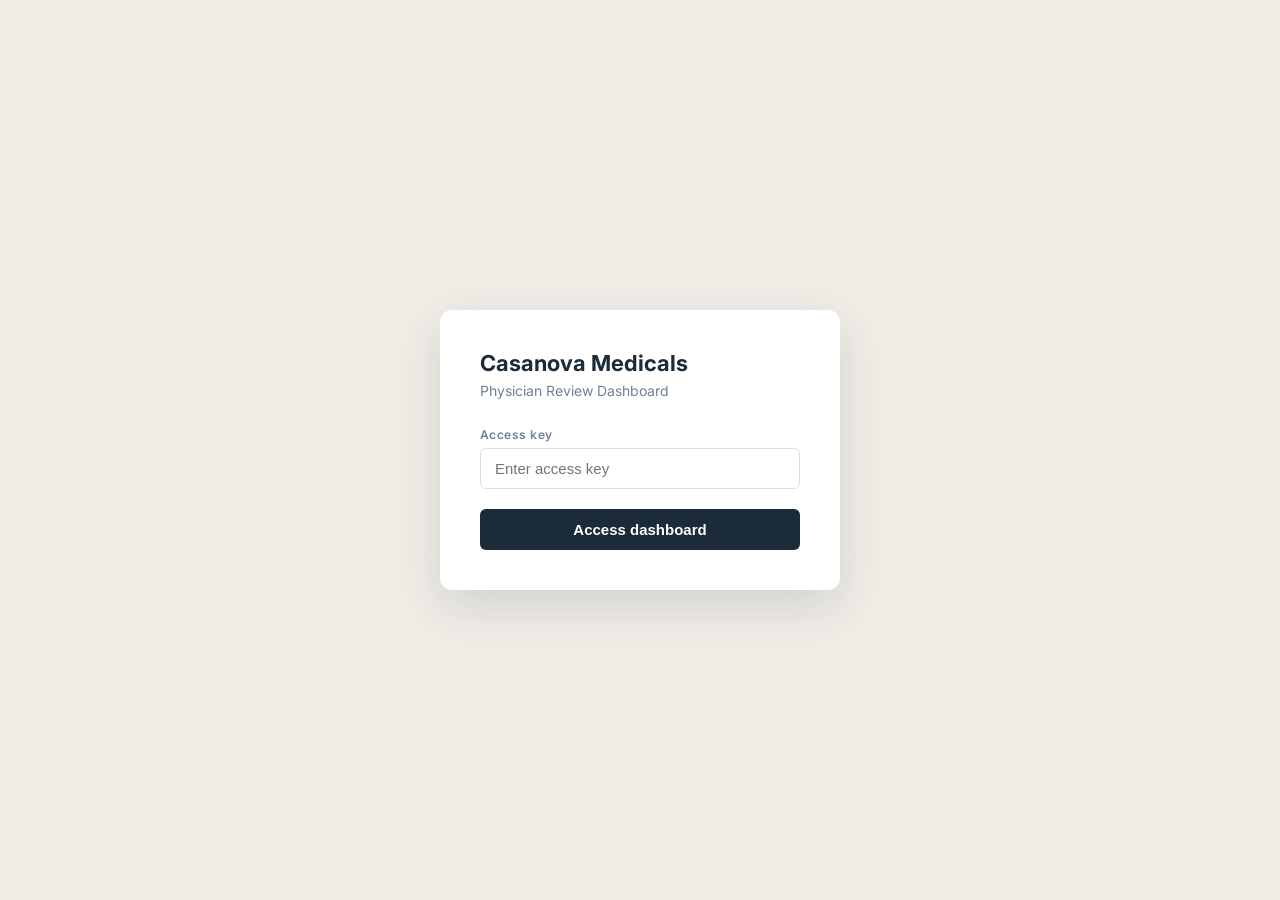
==== admin.html @ bcf905a0 "Add physician dashboard with review queue and monthly check-ins - Priority-sorted intake queue (Prio" ====
<!DOCTYPE html>
<html lang="en">
<head>
  <meta charset="UTF-8" />
  <meta name="viewport" content="width=device-width, initial-scale=1.0" />
  <title>Casanova Medicals — Physician Dashboard</title>
  <link href="https://fonts.googleapis.com/css2?family=IBM+Plex+Mono:wght@400;500;600&family=Inter:wght@400;500;600;700&display=swap" rel="stylesheet" />
  <style>
    :root {
      --navy:   #1B2B3A;
      --paper:  #F7F4EE;
      --sage:   #7A9B7E;
      --amber:  #C2762E;
      --ink:    #2C3E50;
      --muted:  #718096;
      --line:   #E2DDD7;
      --danger: #9B3535;
      --danger-bg: #FDF0F0;
      --success-bg: #EEF5EF;
    }
    *, *::before, *::after { box-sizing: border-box; }
    body {
      margin: 0;
      font-family: 'Inter', sans-serif;
      color: var(--ink);
      background: #F0EDE7;
      min-height: 100vh;
    }

    /* ── Login ── */
    #login-screen {
      min-height: 100vh;
      display: flex;
      align-items: center;
      justify-content: center;
      padding: 24px;
    }

    .login-card {
      width: 100%;
      max-width: 400px;
      padding: 40px;
      background: #fff;
      border-radius: 12px;
      box-shadow: 0 16px 48px rgba(27,43,58,0.14);
    }

    .login-card h1 {
      font-size: 22px;
      color: var(--navy);
      margin: 0 0 6px;
    }

    .login-card p {
      font-size: 14px;
      color: var(--muted);
      margin: 0 0 28px;
    }

    .login-card label {
      display: block;
      font-size: 12px;
      font-weight: 600;
      color: var(--muted);
      letter-spacing: 0.04em;
      margin-bottom: 6px;
    }

    .login-card input {
      width: 100%;
      padding: 11px 14px;
      border: 1.5px solid var(--line);
      border-radius: 6px;
      font-size: 15px;
      outline: none;
      margin-bottom: 20px;
      transition: border-color 0.18s;
    }

    .login-card input:focus { border-color: var(--sage); }

    .login-card button {
      width: 100%;
      padding: 12px;
      background: var(--navy);
      color: #fff;
      border: none;
      border-radius: 6px;
      font-size: 15px;
      font-weight: 600;
      cursor: pointer;
      transition: background 0.18s;
    }

    .login-card button:hover { background: #253c4e; }

    .login-error {
      margin-top: 14px;
      padding: 10px 14px;
      background: var(--danger-bg);
      color: var(--danger);
      border-radius: 6px;
      font-size: 13px;
      display: none;
    }

    /* ── Dashboard ── */
    #dashboard { display: none; }

    .topbar {
      position: sticky;
      top: 0;
      z-index: 10;
      display: flex;
      align-items: center;
      justify-content: space-between;
      padding: 0 32px;
      min-height: 60px;
      background: var(--navy);
      color: #fff;
    }

    .topbar-brand {
      font-family: 'IBM Plex Mono', monospace;
      font-size: 13px;
      font-weight: 600;
      letter-spacing: 1px;
      color: rgba(255,255,255,0.9);
    }

    .topbar-right {
      display: flex;
      align-items: center;
      gap: 20px;
    }

    .topbar-right span {
      font-size: 12px;
      color: rgba(255,255,255,0.5);
      font-family: 'IBM Plex Mono', monospace;
    }

    #logout-btn {
      padding: 6px 14px;
      background: rgba(255,255,255,0.1);
      color: rgba(255,255,255,0.8);
      border: 1px solid rgba(255,255,255,0.18);
      border-radius: 5px;
      font-size: 12px;
      cursor: pointer;
      transition: background 0.18s;
    }

    #logout-btn:hover { background: rgba(255,255,255,0.18); }

    .dash-body {
      max-width: 1200px;
      margin: 0 auto;
      padding: 32px 24px 60px;
    }

    /* ── Stats row ── */
    .stats-row {
      display: grid;
      grid-template-columns: repeat(4, 1fr);
      gap: 14px;
      margin-bottom: 28px;
    }

    .stat-card {
      padding: 20px;
      background: #fff;
      border-radius: 8px;
      border: 1px solid var(--line);
    }

    .stat-card .val {
      font-family: 'IBM Plex Mono', monospace;
      font-size: 32px;
      font-weight: 600;
      color: var(--navy);
      margin-bottom: 4px;
    }

    .stat-card .lbl {
      font-size: 12px;
      color: var(--muted);
      font-weight: 500;
    }

    /* ── Tabs ── */
    .tabs {
      display: flex;
      gap: 0;
      margin-bottom: 20px;
      border-bottom: 2px solid var(--line);
    }

    .tab-btn {
      padding: 10px 20px;
      background: none;
      border: none;
      font-size: 14px;
      font-weight: 600;
      color: var(--muted);
      cursor: pointer;
      border-bottom: 2px solid transparent;
      margin-bottom: -2px;
      transition: color 0.18s, border-color 0.18s;
    }

    .tab-btn.active {
      color: var(--navy);
      border-bottom-color: var(--navy);
    }

    /* ── Queue ── */
    .queue-header {
      display: flex;
      align-items: center;
      justify-content: space-between;
      margin-bottom: 14px;
    }

    .queue-header h2 {
      font-size: 17px;
      color: var(--navy);
      margin: 0;
    }

    #refresh-btn {
      padding: 7px 14px;
      background: #fff;
      border: 1px solid var(--line);
      border-radius: 6px;
      font-size: 13px;
      cursor: pointer;
      color: var(--ink);
      transition: border-color 0.18s;
    }

    #refresh-btn:hover { border-color: var(--sage); }

    .intake-card {
      background: #fff;
      border: 1px solid var(--line);
      border-radius: 10px;
      padding: 22px 24px;
      margin-bottom: 12px;
      transition: box-shadow 0.2s;
    }

    .intake-card:hover { box-shadow: 0 4px 16px rgba(27,43,58,0.08); }

    .intake-card.priority-priority { border-left: 4px solid var(--sage); }
    .intake-card.priority-standard { border-left: 4px solid var(--amber); }
    .intake-card.priority-general  { border-left: 4px solid var(--line); }

    .intake-top {
      display: flex;
      align-items: flex-start;
      justify-content: space-between;
      gap: 16px;
      margin-bottom: 14px;
    }

    .intake-name {
      font-size: 17px;
      font-weight: 700;
      color: var(--navy);
      margin-bottom: 3px;
    }

    .intake-email {
      font-size: 13px;
      color: var(--muted);
      font-family: 'IBM Plex Mono', monospace;
    }

    .intake-badges {
      display: flex;
      gap: 8px;
      align-items: center;
      flex-shrink: 0;
    }

    .badge {
      padding: 3px 10px;
      border-radius: 4px;
      font-size: 11px;
      font-weight: 700;
      letter-spacing: 0.8px;
      text-transform: uppercase;
      font-family: 'IBM Plex Mono', monospace;
    }

    .badge-priority { background: rgba(122,155,126,0.15); color: #2a6b3e; }
    .badge-standard { background: rgba(194,118,46,0.12); color: #8a5010; }
    .badge-general  { background: rgba(27,43,58,0.08);   color: var(--navy); }
    .badge-score    { background: var(--navy); color: #fff; }
    .badge-approved { background: rgba(122,155,126,0.15); color: #2a6b3e; }
    .badge-declined { background: rgba(155,53,53,0.12);   color: var(--danger); }
    .badge-pending  { background: rgba(194,118,46,0.12); color: #8a5010; }

    .intake-meta {
      display: grid;
      grid-template-columns: repeat(3, 1fr);
      gap: 12px;
      margin-bottom: 16px;
    }

    .meta-item label {
      display: block;
      font-size: 11px;
      font-weight: 600;
      color: var(--muted);
      letter-spacing: 0.06em;
      text-transform: uppercase;
      margin-bottom: 3px;
    }

    .meta-item span {
      font-size: 14px;
      color: var(--ink);
    }

    .flags-box {
      padding: 12px 14px;
      background: #FAFAF8;
      border: 1px solid var(--line);
      border-radius: 6px;
      font-size: 13px;
      color: var(--ink);
      line-height: 1.6;
      margin-bottom: 16px;
    }

    .flags-box.empty { color: var(--muted); font-style: italic; }

    .intake-actions {
      display: flex;
      gap: 10px;
      align-items: center;
    }

    .action-btn {
      padding: 9px 20px;
      border-radius: 6px;
      font-size: 14px;
      font-weight: 600;
      cursor: pointer;
      border: none;
      transition: all 0.18s;
    }

    .btn-approve {
      background: var(--sage);
      color: #fff;
    }

    .btn-approve:hover { background: #6a8a6e; }

    .btn-decline {
      background: transparent;
      color: var(--danger);
      border: 1.5px solid rgba(155,53,53,0.3);
    }

    .btn-decline:hover { background: var(--danger-bg); }

    .care-path-select {
      padding: 8px 12px;
      border: 1.5px solid var(--line);
      border-radius: 6px;
      font-size: 14px;
      color: var(--ink);
      background: #fff;
      outline: none;
      cursor: pointer;
    }

    .care-path-select:focus { border-color: var(--sage); }

    .action-result {
      font-size: 13px;
      font-weight: 600;
      padding: 6px 12px;
      border-radius: 5px;
    }

    .action-result.approved { background: var(--success-bg); color: #2a6b3e; }
    .action-result.declined { background: var(--danger-bg);  color: var(--danger); }

    .intake-time {
      font-family: 'IBM Plex Mono', monospace;
      font-size: 11px;
      color: var(--muted);
      margin-left: auto;
    }

    /* ── Checkins tab ── */
    .checkin-card {
      background: #fff;
      border: 1px solid var(--line);
      border-radius: 10px;
      padding: 22px 24px;
      margin-bottom: 12px;
    }

    .checkin-header {
      display: flex;
      align-items: center;
      justify-content: space-between;
      margin-bottom: 16px;
    }

    .checkin-header h3 {
      font-size: 16px;
      color: var(--navy);
      margin: 0;
    }

    .checkin-form {
      display: grid;
      grid-template-columns: repeat(4, 1fr) auto;
      gap: 12px;
      align-items: end;
    }

    .checkin-field label {
      display: block;
      font-size: 11px;
      font-weight: 600;
      color: var(--muted);
      letter-spacing: 0.06em;
      text-transform: uppercase;
      margin-bottom: 5px;
    }

    .checkin-field input,
    .checkin-field select {
      width: 100%;
      padding: 9px 11px;
      border: 1.5px solid var(--line);
      border-radius: 6px;
      font-size: 14px;
      outline: none;
      transition: border-color 0.18s;
    }

    .checkin-field input:focus,
    .checkin-field select:focus { border-color: var(--sage); }

    .btn-checkin {
      padding: 9px 18px;
      background: var(--navy);
      color: #fff;
      border: none;
      border-radius: 6px;
      font-size: 14px;
      font-weight: 600;
      cursor: pointer;
      white-space: nowrap;
      transition: background 0.18s;
    }

    .btn-checkin:hover { background: #253c4e; }

    .checkin-history {
      margin-top: 16px;
      border-top: 1px solid var(--line);
      padding-top: 14px;
    }

    .checkin-history-row {
      display: grid;
      grid-template-columns: 60px repeat(4, 1fr) auto;
      gap: 8px;
      align-items: center;
      padding: 8px 0;
      border-bottom: 1px solid rgba(226,221,215,0.5);
      font-size: 13px;
    }

    .checkin-history-row .month-label {
      font-family: 'IBM Plex Mono', monospace;
      font-weight: 600;
      color: var(--navy);
    }

    .score-display {
      text-align: center;
      padding: 4px 8px;
      background: var(--success-bg);
      border-radius: 4px;
      font-weight: 600;
      color: #2a6b3e;
      font-size: 13px;
    }

    /* ── Empty state ── */
    .empty-state {
      text-align: center;
      padding: 60px 0;
      color: var(--muted);
    }

    .empty-state .icon { font-size: 36px; margin-bottom: 12px; }
    .empty-state p { font-size: 15px; }

    /* ── Loading ── */
    .loading {
      text-align: center;
      padding: 40px;
      color: var(--muted);
      font-family: 'IBM Plex Mono', monospace;
      font-size: 13px;
    }

    /* ── Toast ── */
    #toast {
      position: fixed;
      bottom: 24px;
      right: 24px;
      padding: 12px 20px;
      border-radius: 8px;
      font-size: 14px;
      font-weight: 600;
      transform: translateY(60px);
      opacity: 0;
      transition: all 0.3s;
      z-index: 1000;
    }

    #toast.show { transform: translateY(0); opacity: 1; }
    #toast.success { background: #1a3a1a; color: #86efac; }
    #toast.error   { background: #3a1a1a; color: #fca5a5; }
  </style>
</head>
<body>

  <!-- ── Login ── -->
  <div id="login-screen">
    <div class="login-card">
      <h1>Casanova Medicals</h1>
      <p>Physician Review Dashboard</p>
      <label for="pwd-input">Access key</label>
      <input type="password" id="pwd-input" placeholder="Enter access key" />
      <button id="login-btn">Access dashboard</button>
      <div class="login-error" id="login-error">Incorrect access key.</div>
    </div>
  </div>

  <!-- ── Dashboard ── -->
  <div id="dashboard">
    <header class="topbar">
      <span class="topbar-brand">CASANOVA MEDICALS · PHYSICIAN DASHBOARD</span>
      <div class="topbar-right">
        <span id="topbar-time"></span>
        <button id="logout-btn">Sign out</button>
      </div>
    </header>

    <div class="dash-body">
      <!-- Stats -->
      <div class="stats-row">
        <div class="stat-card">
          <div class="val" id="stat-total">—</div>
          <div class="lbl">Total intakes</div>
        </div>
        <div class="stat-card">
          <div class="val" id="stat-pending" style="color:var(--amber);">—</div>
          <div class="lbl">Pending review</div>
        </div>
        <div class="stat-card">
          <div class="val" id="stat-approved" style="color:var(--sage);">—</div>
          <div class="lbl">Approved</div>
        </div>
        <div class="stat-card">
          <div class="val" id="stat-subs">—</div>
          <div class="lbl">Active subscriptions</div>
        </div>
      </div>

      <!-- Tabs -->
      <div class="tabs">
        <button class="tab-btn active" data-tab="queue">Review Queue</button>
        <button class="tab-btn" data-tab="approved">Approved</button>
        <button class="tab-btn" data-tab="checkins">Monthly Check-ins</button>
      </div>

      <!-- Queue tab -->
      <div id="tab-queue">
        <div class="queue-header">
          <h2>Pending review — sorted by priority</h2>
          <button id="refresh-btn">↻ Refresh</button>
        </div>
        <div id="queue-list"><div class="loading">Loading…</div></div>
      </div>

      <!-- Approved tab -->
      <div id="tab-approved" style="display:none;">
        <div class="queue-header">
          <h2>Approved patients</h2>
        </div>
        <div id="approved-list"><div class="loading">Loading…</div></div>
      </div>

      <!-- Check-ins tab -->
      <div id="tab-checkins" style="display:none;">
        <div class="queue-header">
          <h2>Monthly check-in entry</h2>
        </div>
        <div id="checkins-list"><div class="loading">Loading…</div></div>
      </div>
    </div>
  </div>

  <!-- Toast -->
  <div id="toast"></div>

  <script>
    // ── Config ──────────────────────────────────────────────────────────────
    const SUPABASE_URL      = 'https://xwlpenfqnjspcwollygd.supabase.co';
    const SUPABASE_ANON     = 'sb_publishable_iRoowWiDi4UG7kB2fRwZvw_nhWDTnw2';
    const SUPABASE_SERVICE  = 'REPLACE_WITH_SERVICE_ROLE_KEY'; // needed to read intakes
    const ADMIN_PASSWORD    = 'CasanovaPhysician2026';         // change this

    // Use service role if set, else anon (anon can't read intakes due to RLS)
    const API_KEY = SUPABASE_SERVICE.includes('REPLACE') ? SUPABASE_ANON : SUPABASE_SERVICE;

    // ── Auth ─────────────────────────────────────────────────────────────────
    const loginScreen = document.getElementById('login-screen');
    const dashboard   = document.getElementById('dashboard');
    const loginError  = document.getElementById('login-error');

    function authed() { return sessionStorage.getItem('casanova_auth') === '1'; }
    function showDash() {
      loginScreen.style.display = 'none';
      dashboard.style.display   = 'block';
      initDashboard();
    }

    if (authed()) showDash();

    document.getElementById('login-btn').addEventListener('click', () => {
      const pwd = document.getElementById('pwd-input').value;
      if (pwd === ADMIN_PASSWORD) {
        sessionStorage.setItem('casanova_auth', '1');
        loginError.style.display = 'none';
        showDash();
      } else {
        loginError.style.display = 'block';
      }
    });

    document.getElementById('pwd-input').addEventListener('keydown', e => {
      if (e.key === 'Enter') document.getElementById('login-btn').click();
    });

    document.getElementById('logout-btn').addEventListener('click', () => {
      sessionStorage.removeItem('casanova_auth');
      location.reload();
    });

    // ── Time ─────────────────────────────────────────────────────────────────
    function updateTime() {
      document.getElementById('topbar-time').textContent =
        new Date().toLocaleString('en-US', { timeZone: 'Asia/Bangkok', hour12: false,
          year:'numeric', month:'short', day:'numeric', hour:'2-digit', minute:'2-digit' }) + ' BKK';
    }
    updateTime(); setInterval(updateTime, 60000);

    // ── Toast ────────────────────────────────────────────────────────────────
    const toastEl = document.getElementById('toast');
    let toastTimer;
    function toast(msg, type = 'success') {
      clearTimeout(toastTimer);
      toastEl.textContent = msg;
      toastEl.className = `show ${type}`;
      toastTimer = setTimeout(() => toastEl.className = '', 3500);
    }

    // ── Supabase helpers ─────────────────────────────────────────────────────
    async function sbFetch(path, opts = {}) {
      const res = await fetch(`${SUPABASE_URL}/rest/v1/${path}`, {
        ...opts,
        headers: {
          'Content-Type': 'application/json',
          'apikey': API_KEY,
          'Authorization': `Bearer ${API_KEY}`,
          'Prefer': 'return=representation',
          ...(opts.headers || {}),
        },
      });
      if (!res.ok) {
        const err = await res.json().catch(() => ({}));
        throw new Error(err.message || `HTTP ${res.status}`);
      }
      const text = await res.text();
      return text ? JSON.parse(text) : null;
    }

    // ── State ────────────────────────────────────────────────────────────────
    let allIntakes = [];
    let allSubs    = [];
    let allCheckins = [];

    // ── Priority sort ────────────────────────────────────────────────────────
    const PRIORITY_ORDER = { priority: 0, standard: 1, general: 2, low: 3 };

    function sortByPriority(intakes) {
      return [...intakes].sort((a, b) => {
        const pa = PRIORITY_ORDER[a.priority] ?? 9;
        const pb = PRIORITY_ORDER[b.priority] ?? 9;
        if (pa !== pb) return pa - pb;
        return new Date(a.created_at) - new Date(b.created_at);
      });
    }

    // ── Init ─────────────────────────────────────────────────────────────────
    async function initDashboard() {
      await loadAll();
    }

    async function loadAll() {
      try {
        allIntakes  = await sbFetch('intakes?order=created_at.desc&limit=200') || [];
        allSubs     = await sbFetch('cpp_subscriptions?order=started_at.desc&limit=200') || [];
        allCheckins = await sbFetch('monthly_checkins?order=recorded_at.desc&limit=500') || [];
      } catch (e) {
        console.error('Load error:', e);
        if (e.message.includes('relation') || e.message.includes('does not exist')) {
          toast('Run the SQL schema update in Supabase first.', 'error');
        } else {
          toast('Load error — check Supabase credentials.', 'error');
        }
        allIntakes = []; allSubs = []; allCheckins = [];
      }
      renderStats();
      renderQueue();
      renderApproved();
      renderCheckins();
    }

    document.getElementById('refresh-btn').addEventListener('click', loadAll);

    // ── Stats ────────────────────────────────────────────────────────────────
    function renderStats() {
      document.getElementById('stat-total').textContent    = allIntakes.length;
      document.getElementById('stat-pending').textContent  = allIntakes.filter(i => i.clinician_status === 'pending_review').length;
      document.getElementById('stat-approved').textContent = allIntakes.filter(i => i.clinician_status === 'approved').length;
      document.getElementById('stat-subs').textContent     = allSubs.filter(s => s.status === 'active').length;
    }

    // ── Format helpers ───────────────────────────────────────────────────────
    function timeAgo(iso) {
      const diff = Date.now() - new Date(iso);
      const h    = Math.floor(diff / 3600000);
      if (h < 1)  return `${Math.floor(diff / 60000)}m ago`;
      if (h < 24) return `${h}h ago`;
      return `${Math.floor(h / 24)}d ago`;
    }

    function goalLabel(g) {
      return { metabolic: 'Metabolic', recovery: 'Recovery', longevity: 'Longevity',
               'in-country': 'In-Country Program', unsure: 'Not sure yet' }[g] || g || '—';
    }

    function priorityBadge(p) {
      const map = { priority: 'Priority', standard: 'Standard', general: 'General', low: 'General' };
      return `<span class="badge badge-${p === 'low' ? 'general' : p}">${map[p] || p}</span>`;
    }

    // ── Queue ────────────────────────────────────────────────────────────────
    function renderQueue() {
      const pending = sortByPriority(allIntakes.filter(i => i.clinician_status === 'pending_review'));
      const el      = document.getElementById('queue-list');

      if (!pending.length) {
        el.innerHTML = `<div class="empty-state"><div class="icon">✓</div><p>No pending reviews — all caught up.</p></div>`;
        return;
      }

      el.innerHTML = pending.map(i => intakeCard(i, true)).join('');
      attachCardListeners(el, true);
    }

    // ── Approved list ────────────────────────────────────────────────────────
    function renderApproved() {
      const approved = allIntakes.filter(i => i.clinician_status !== 'pending_review');
      const el       = document.getElementById('approved-list');

      if (!approved.length) {
        el.innerHTML = `<div class="empty-state"><div class="icon">📋</div><p>No reviewed intakes yet.</p></div>`;
        return;
      }

      el.innerHTML = approved.map(i => intakeCard(i, false)).join('');
    }

    function intakeCard(i, withActions) {
      const statusBadge = i.clinician_status === 'approved'     ? `<span class="badge badge-approved">Approved</span>`
                        : i.clinician_status === 'not_approved' ? `<span class="badge badge-declined">Declined</span>`
                        : `<span class="badge badge-pending">Pending</span>`;
      return `
        <div class="intake-card priority-${i.priority}" data-id="${i.id}">
          <div class="intake-top">
            <div>
              <div class="intake-name">${esc(i.name || 'No name')}</div>
              <div class="intake-email">${esc(i.email)}</div>
            </div>
            <div class="intake-badges">
              ${priorityBadge(i.priority)}
              <span class="badge badge-score">Score ${i.score ?? '?'}</span>
              ${statusBadge}
              <span class="intake-time">${timeAgo(i.created_at)}</span>
            </div>
          </div>
          <div class="intake-meta">
            <div class="meta-item"><label>Goal</label><span>${goalLabel(i.goal)}</span></div>
            <div class="meta-item"><label>Med history</label><span>${esc(i.med_history || '—')}</span></div>
            <div class="meta-item"><label>Submitted</label><span>${new Date(i.created_at).toLocaleDateString('en-US',{month:'short',day:'numeric',hour:'2-digit',minute:'2-digit'})}</span></div>
          </div>
          <div class="flags-box ${i.flags ? '' : 'empty'}">${esc(i.flags || 'No additional notes provided.')}</div>
          ${withActions ? `
            <div class="intake-actions">
              <select class="care-path-select" data-id="${i.id}">
                <option value="">Assign care path…</option>
                <option value="A">Protocol A (AM Metabolic)</option>
                <option value="B">Protocol B (PM Recovery)</option>
                <option value="A+B">Protocol A + B (Full)</option>
                <option value="in-country-reset">In-Country: The Reset</option>
                <option value="in-country-restore">In-Country: The Restore</option>
                <option value="in-country-renew">In-Country: The Renew</option>
              </select>
              <button class="action-btn btn-approve" data-id="${i.id}">✓ Approve</button>
              <button class="action-btn btn-decline" data-id="${i.id}">✗ Decline</button>
            </div>
          ` : ''}
        </div>`;
    }

    function attachCardListeners(container, withActions) {
      if (!withActions) return;
      container.querySelectorAll('.btn-approve').forEach(btn => {
        btn.addEventListener('click', () => handleDecision(btn.dataset.id, 'approved'));
      });
      container.querySelectorAll('.btn-decline').forEach(btn => {
        btn.addEventListener('click', () => handleDecision(btn.dataset.id, 'not_approved'));
      });
    }

    async function handleDecision(id, decision) {
      const card        = document.querySelector(`.intake-card[data-id="${id}"]`);
      const carePathEl  = card?.querySelector(`.care-path-select`);
      const carePath    = carePathEl?.value || null;

      if (decision === 'approved' && !carePath) {
        toast('Please assign a care path before approving.', 'error'); return;
      }

      const approveBtn  = card?.querySelector('.btn-approve');
      const declineBtn  = card?.querySelector('.btn-decline');
      if (approveBtn) approveBtn.disabled = true;
      if (declineBtn) declineBtn.disabled = true;

      try {
        await sbFetch(`intakes?id=eq.${id}`, {
          method: 'PATCH',
          body: JSON.stringify({
            clinician_status:  decision,
            assigned_care_path: carePath,
            reviewed_at:       new Date().toISOString(),
          }),
        });

        // If approved + CPP path, create subscription record
        if (decision === 'approved' && ['A','B','A+B'].includes(carePath)) {
          const intake = allIntakes.find(i => String(i.id) === String(id));
          if (intake) {
            await sbFetch('cpp_subscriptions', {
              method: 'POST',
              body: JSON.stringify({
                intake_id: intake.id,
                email:     intake.email,
                protocol:  carePath,
                status:    'active',
              }),
            });
          }
        }

        toast(decision === 'approved' ? '✓ Patient approved' : 'Patient declined', decision === 'approved' ? 'success' : 'error');
        await loadAll();
      } catch (e) {
        toast(`Error: ${e.message}`, 'error');
        if (approveBtn) approveBtn.disabled = false;
        if (declineBtn) declineBtn.disabled = false;
      }
    }

    // ── Check-ins ────────────────────────────────────────────────────────────
    function renderCheckins() {
      const activeSubs = allSubs.filter(s => s.status === 'active');
      const el         = document.getElementById('checkins-list');

      if (!activeSubs.length) {
        el.innerHTML = `<div class="empty-state"><div class="icon">📊</div><p>No active subscriptions yet. Approve a patient to start tracking.</p></div>`;
        return;
      }

      el.innerHTML = activeSubs.map(sub => {
        const intake   = allIntakes.find(i => i.id === sub.intake_id) || {};
        const history  = allCheckins.filter(c => c.subscription_id === sub.id)
                           .sort((a,b) => a.month_number - b.month_number);
        const nextMonth = (history[history.length - 1]?.month_number ?? 0) + 1;

        return `
          <div class="checkin-card" data-sub="${sub.id}">
            <div class="checkin-header">
              <h3>${esc(intake.name || intake.email || '—')} — Protocol ${esc(sub.protocol)}</h3>
              <span class="badge badge-approved">Active · Month ${nextMonth - 1 || 0} done</span>
            </div>
            <div class="checkin-form">
              <div class="checkin-field">
                <label>Month #</label>
                <input type="number" min="1" value="${nextMonth}" class="ci-month" />
              </div>
              <div class="checkin-field">
                <label>Adherence %</label>
                <input type="number" min="0" max="100" placeholder="0–100" class="ci-adhere" />
              </div>
              <div class="checkin-field">
                <label>Energy (1–5)</label>
                <input type="number" min="1" max="5" placeholder="1–5" class="ci-energy" />
              </div>
              <div class="checkin-field">
                <label>Sleep (1–5)</label>
                <input type="number" min="1" max="5" placeholder="1–5" class="ci-sleep" />
              </div>
              <div class="checkin-field">
                <label>Goal progress (1–5)</label>
                <input type="number" min="1" max="5" placeholder="1–5" class="ci-goal" />
              </div>
              <button class="btn-checkin" data-sub="${sub.id}">Save check-in</button>
            </div>
            ${history.length ? `
              <div class="checkin-history">
                <div class="checkin-history-row" style="font-weight:700;font-size:11px;color:var(--muted);text-transform:uppercase;letter-spacing:.06em;">
                  <span>Month</span><span>Adherence</span><span>Energy</span><span>Sleep</span><span>Goal</span><span>Recorded</span>
                </div>
                ${history.map(c => `
                  <div class="checkin-history-row">
                    <span class="month-label">M${c.month_number}</span>
                    <span><span class="score-display">${c.adherence_pct ?? '—'}%</span></span>
                    <span><span class="score-display">${c.energy_score ?? '—'}/5</span></span>
                    <span><span class="score-display">${c.sleep_score ?? '—'}/5</span></span>
                    <span><span class="score-display">${c.goal_progress ?? '—'}/5</span></span>
                    <span style="font-size:11px;color:var(--muted)">${new Date(c.recorded_at).toLocaleDateString('en-US',{month:'short',day:'numeric'})}</span>
                  </div>
                `).join('')}
              </div>
            ` : ''}
          </div>`;
      }).join('');

      el.querySelectorAll('.btn-checkin').forEach(btn => {
        btn.addEventListener('click', () => saveCheckin(btn.dataset.sub, btn.closest('.checkin-card')));
      });
    }

    async function saveCheckin(subId, card) {
      const month  = parseInt(card.querySelector('.ci-month').value);
      const adhere = parseInt(card.querySelector('.ci-adhere').value);
      const energy = parseInt(card.querySelector('.ci-energy').value);
      const sleep  = parseInt(card.querySelector('.ci-sleep').value);
      const goal   = parseInt(card.querySelector('.ci-goal').value);

      if ([month, adhere, energy, sleep, goal].some(isNaN)) {
        toast('Fill in all check-in fields.', 'error'); return;
      }

      try {
        await sbFetch('monthly_checkins', {
          method: 'POST',
          body: JSON.stringify({
            subscription_id: parseInt(subId),
            month_number:    month,
            adherence_pct:   adhere,
            energy_score:    energy,
            sleep_score:     sleep,
            goal_progress:   goal,
          }),
        });
        toast(`✓ Month ${month} check-in saved`);
        await loadAll();
      } catch (e) {
        toast(`Error: ${e.message}`, 'error');
      }
    }

    // ── Tabs ─────────────────────────────────────────────────────────────────
    document.querySelectorAll('.tab-btn').forEach(btn => {
      btn.addEventListener('click', () => {
        document.querySelectorAll('.tab-btn').forEach(b => b.classList.remove('active'));
        btn.classList.add('active');
        ['queue','approved','checkins'].forEach(t => {
          document.getElementById(`tab-${t}`).style.display = btn.dataset.tab === t ? '' : 'none';
        });
      });
    });

    // ── Utils ────────────────────────────────────────────────────────────────
    function esc(s) {
      return String(s ?? '').replace(/&/g,'&amp;').replace(/</g,'&lt;').replace(/>/g,'&gt;').replace(/"/g,'&quot;');
    }
  </script>
</body>
</html>
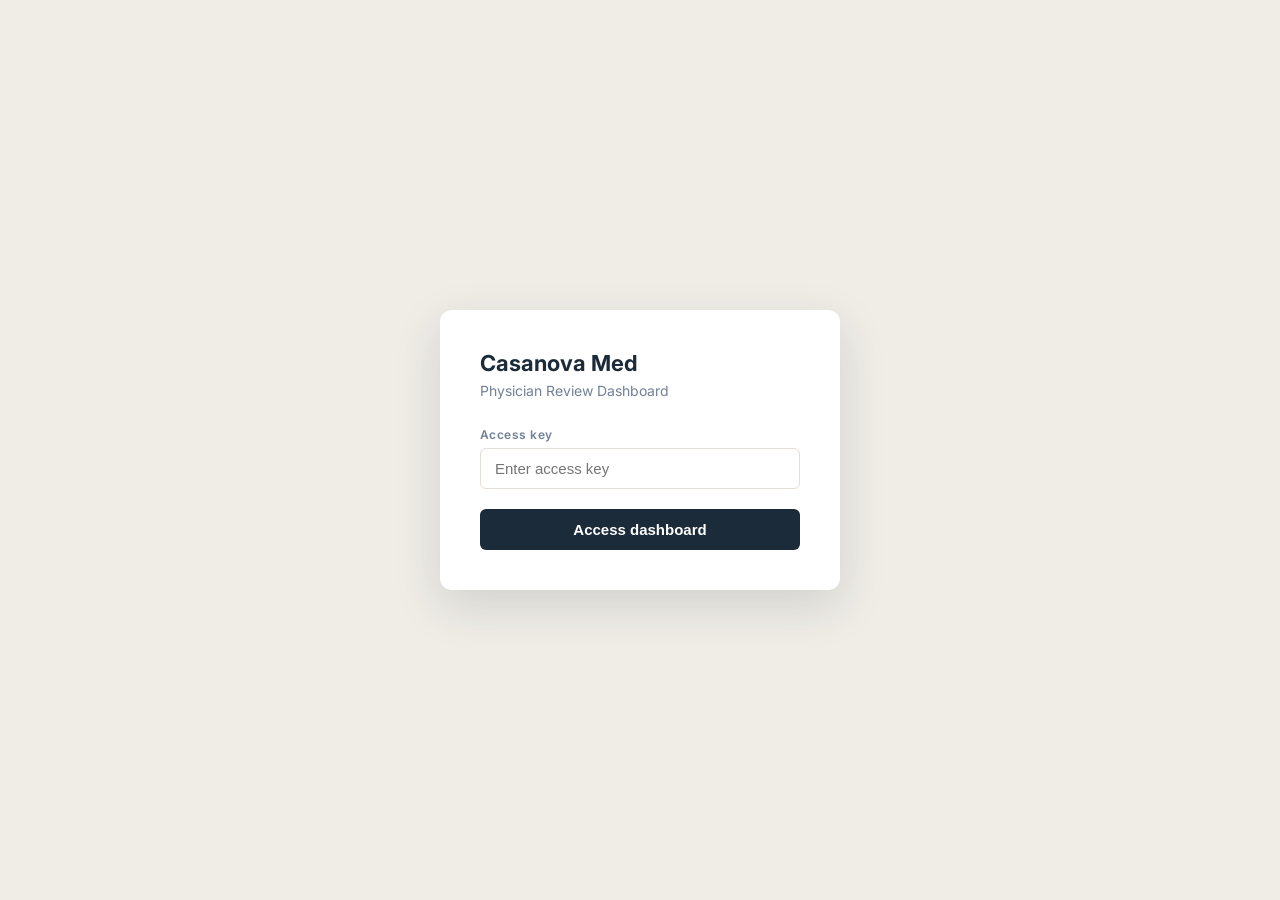
==== commit 9ec88777: "Rename Casanova Medicals -> Casanova Med sitewide; add How Casanova Is Paid page Per Casanova_Ashik_" ====
--- a/admin.html
+++ b/admin.html
@@ -3,7 +3,7 @@
 <head>
   <meta charset="UTF-8" />
   <meta name="viewport" content="width=device-width, initial-scale=1.0" />
-  <title>Casanova Medicals — Physician Dashboard</title>
+  <title>Casanova Med — Physician Dashboard</title>
   <link href="https://fonts.googleapis.com/css2?family=IBM+Plex+Mono:wght@400;500;600&family=Inter:wght@400;500;600;700&display=swap" rel="stylesheet" />
   <style>
     :root {
@@ -542,7 +542,7 @@
   <!-- ── Login ── -->
   <div id="login-screen">
     <div class="login-card">
-      <h1>Casanova Medicals</h1>
+      <h1>Casanova Med</h1>
       <p>Physician Review Dashboard</p>
       <label for="pwd-input">Access key</label>
       <input type="password" id="pwd-input" placeholder="Enter access key" />
@@ -623,7 +623,7 @@
     // ── Config ──────────────────────────────────────────────────────────────
     const SUPABASE_URL      = 'https://xwlpenfqnjspcwollygd.supabase.co';
     const SUPABASE_ANON     = 'sb_publishable_iRoowWiDi4UG7kB2fRwZvw_nhWDTnw2';
-    const SUPABASE_SERVICE  = 'REPLACE_WITH_SERVICE_ROLE_KEY'; // needed to read intakes
+    const SUPABASE_SERVICE  = 'eyJhbGciOiJIUzI1NiIsInR5cCI6IkpXVCJ9.eyJpc3MiOiJzdXBhYmFzZSIsInJlZiI6Inh3bHBlbmZxbmpzcGN3b2xseWdkIiwicm9sZSI6InNlcnZpY2Vfcm9sZSIsImlhdCI6MTc4MDU3NTIxMSwiZXhwIjoyMDk2MTUxMjExfQ.lxT0hMEP84xRT8cKfcddjFFN46Xy1OwEM0vF0FOMftA';
     const ADMIN_PASSWORD    = 'CasanovaPhysician2026';         // change this
 
     // Use service role if set, else anon (anon can't read intakes due to RLS)
